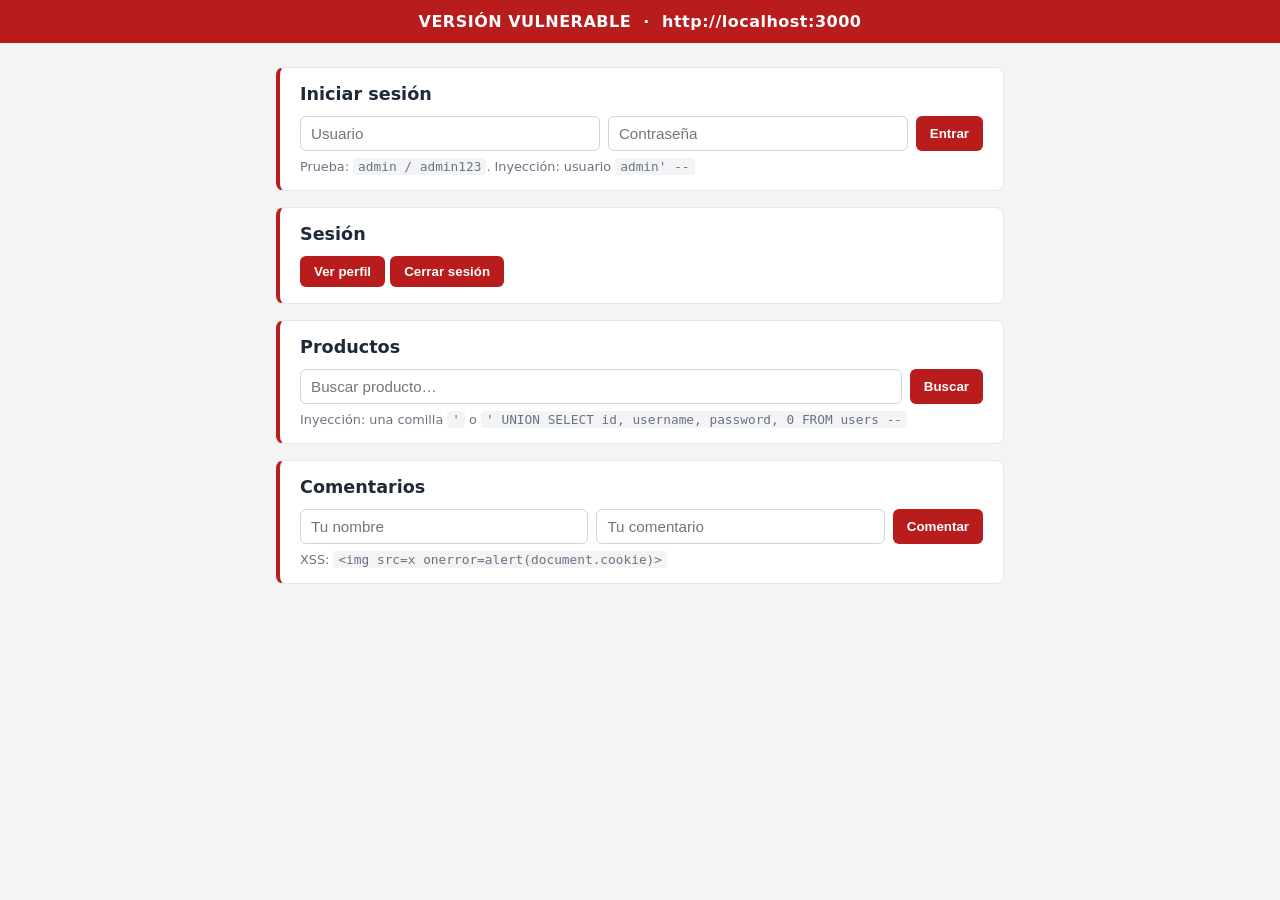
==== src/main/resources/static-vulnerable/index.html @ 34c1eb90 "C3: frontend vulnerable (login, productos, comentarios, perfil) Tienda de la version vulnerable serv" ====
<!DOCTYPE html>
<html lang="es">
<head>
    <meta charset="UTF-8">
    <meta name="viewport" content="width=device-width, initial-scale=1.0">
    <title>Tienda del Taller — VERSIÓN VULNERABLE</title>
    <link rel="stylesheet" href="styles.css">
</head>
<body>
    <header class="banner">VERSIÓN VULNERABLE &nbsp;·&nbsp; http://localhost:3000</header>

    <main>
        <!-- Login (M1 / M2) -->
        <section class="card">
            <h2>Iniciar sesión</h2>
            <form id="form-login" autocomplete="off">
                <input id="login-user" type="text" placeholder="Usuario" required>
                <input id="login-pass" type="password" placeholder="Contraseña" required>
                <button type="submit">Entrar</button>
            </form>
            <p class="hint">Prueba: <code>admin / admin123</code>. Inyección: usuario <code>admin' --</code></p>
            <pre id="login-result" class="result"></pre>
        </section>

        <!-- Perfil / sesión -->
        <section class="card">
            <h2>Sesión</h2>
            <button id="btn-profile" type="button">Ver perfil</button>
            <button id="btn-logout" type="button">Cerrar sesión</button>
            <pre id="profile-result" class="result"></pre>
        </section>

        <!-- Buscador de productos (M1) -->
        <section class="card">
            <h2>Productos</h2>
            <form id="form-search" autocomplete="off">
                <input id="search-q" type="text" placeholder="Buscar producto…">
                <button type="submit">Buscar</button>
            </form>
            <p class="hint">Inyección: una comilla <code>'</code> o <code>' UNION SELECT id, username, password, 0 FROM users --</code></p>
            <div id="products"></div>
            <pre id="products-error" class="result error"></pre>
        </section>

        <!-- Comentarios (M3 XSS) -->
        <section class="card">
            <h2>Comentarios</h2>
            <form id="form-comment" autocomplete="off">
                <input id="comment-author" type="text" placeholder="Tu nombre" required>
                <input id="comment-content" type="text" placeholder="Tu comentario">
                <button type="submit">Comentar</button>
            </form>
            <p class="hint">XSS: <code>&lt;img src=x onerror=alert(document.cookie)&gt;</code></p>
            <div id="comments"></div>
        </section>
    </main>

    <script src="app.js"></script>
</body>
</html>
---- src/main/resources/static-vulnerable/styles.css ----
* { box-sizing: border-box; }

body {
    margin: 0;
    font-family: system-ui, -apple-system, Segoe UI, Roboto, sans-serif;
    background: #f4f4f5;
    color: #1f2937;
}

.banner {
    background: #b91c1c;
    color: #fff;
    text-align: center;
    padding: 12px 16px;
    font-weight: 700;
    letter-spacing: 0.5px;
}

main {
    max-width: 760px;
    margin: 24px auto;
    padding: 0 16px;
    display: grid;
    gap: 16px;
}

.card {
    background: #fff;
    border: 1px solid #e5e7eb;
    border-left: 4px solid #b91c1c;
    border-radius: 8px;
    padding: 16px 20px;
}

.card h2 { margin: 0 0 12px; font-size: 1.1rem; }

form { display: flex; flex-wrap: wrap; gap: 8px; }

input {
    flex: 1 1 160px;
    min-width: 0;
    padding: 8px 10px;
    border: 1px solid #d1d5db;
    border-radius: 6px;
    font-size: 0.95rem;
}

button {
    padding: 8px 14px;
    border: 0;
    border-radius: 6px;
    background: #b91c1c;
    color: #fff;
    font-weight: 600;
    cursor: pointer;
}

button:hover { background: #991b1b; }

.hint { font-size: 0.8rem; color: #6b7280; margin: 8px 0 0; }
.hint code { background: #f3f4f6; padding: 1px 5px; border-radius: 4px; }

.result {
    margin: 12px 0 0;
    padding: 10px;
    background: #f9fafb;
    border: 1px solid #e5e7eb;
    border-radius: 6px;
    white-space: pre-wrap;
    word-break: break-word;
    font-size: 0.85rem;
    min-height: 0;
}
.result:empty { display: none; }
.result.error { color: #b91c1c; }

.product {
    padding: 8px 0;
    border-bottom: 1px solid #eee;
}
.product .name { font-weight: 600; }
.product .price { color: #065f46; }

.comment {
    padding: 10px 0;
    border-bottom: 1px solid #eee;
}
.comment .author { font-weight: 600; color: #b91c1c; }
.comment .when { font-size: 0.75rem; color: #9ca3af; }
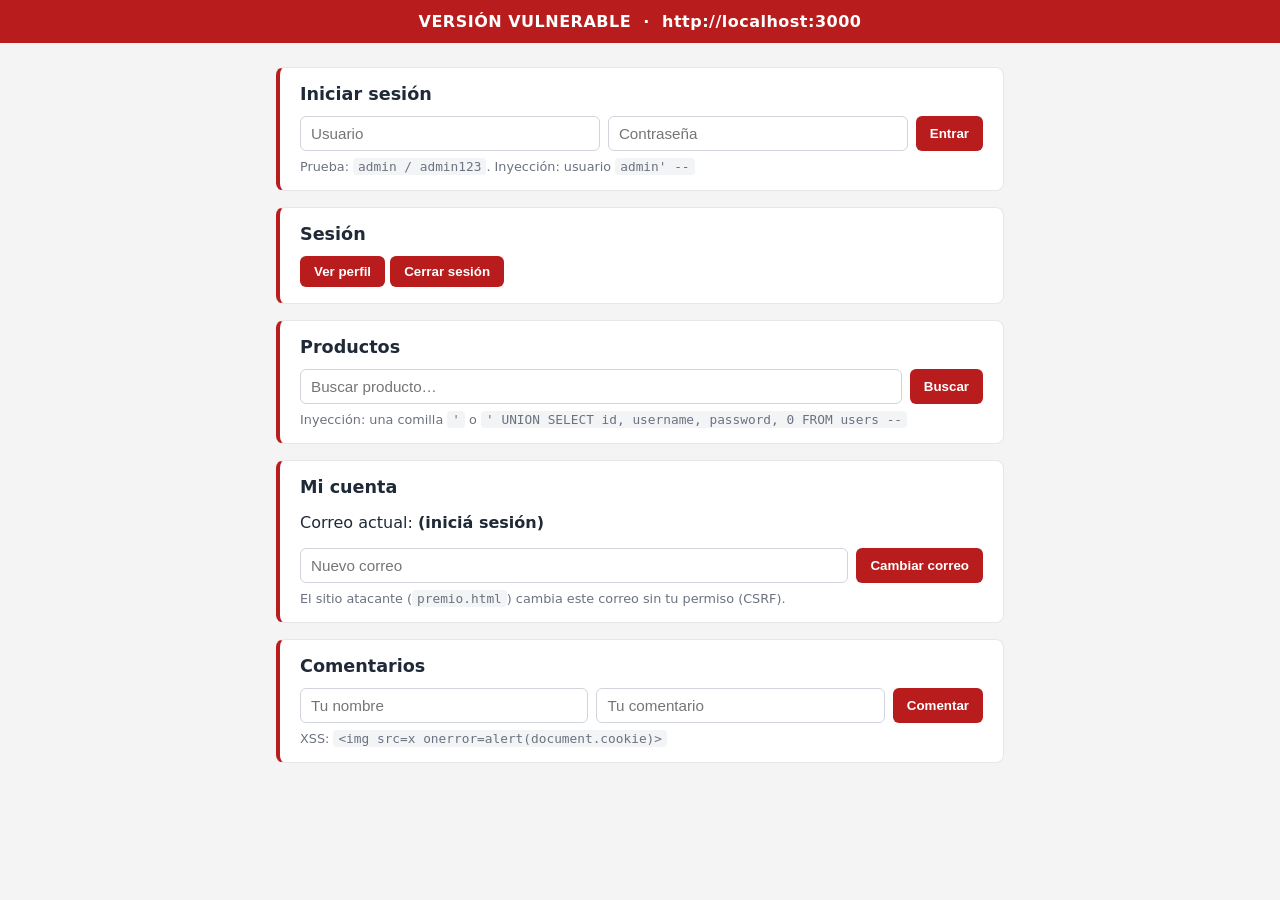
==== commit 53d5e847: "M5 (C8/C9): CSRF en el cambio de correo - Vulnerable (C8): CsrfController con POST /api/account/emai" ====
--- a/src/main/resources/static-vulnerable/index.html
+++ b/src/main/resources/static-vulnerable/index.html
@@ -42,6 +42,18 @@
             <pre id="products-error" class="result error"></pre>
         </section>
 
+        <!-- Mi cuenta (M5 CSRF) -->
+        <section class="card">
+            <h2>Mi cuenta</h2>
+            <p>Correo actual: <strong id="email-actual">(iniciá sesión)</strong></p>
+            <form id="form-email" autocomplete="off">
+                <input id="email-nuevo" type="email" placeholder="Nuevo correo">
+                <button type="submit">Cambiar correo</button>
+            </form>
+            <p class="hint">El sitio atacante (<code>premio.html</code>) cambia este correo sin tu permiso (CSRF).</p>
+            <pre id="email-result" class="result"></pre>
+        </section>
+
         <!-- Comentarios (M3 XSS) -->
         <section class="card">
             <h2>Comentarios</h2>
